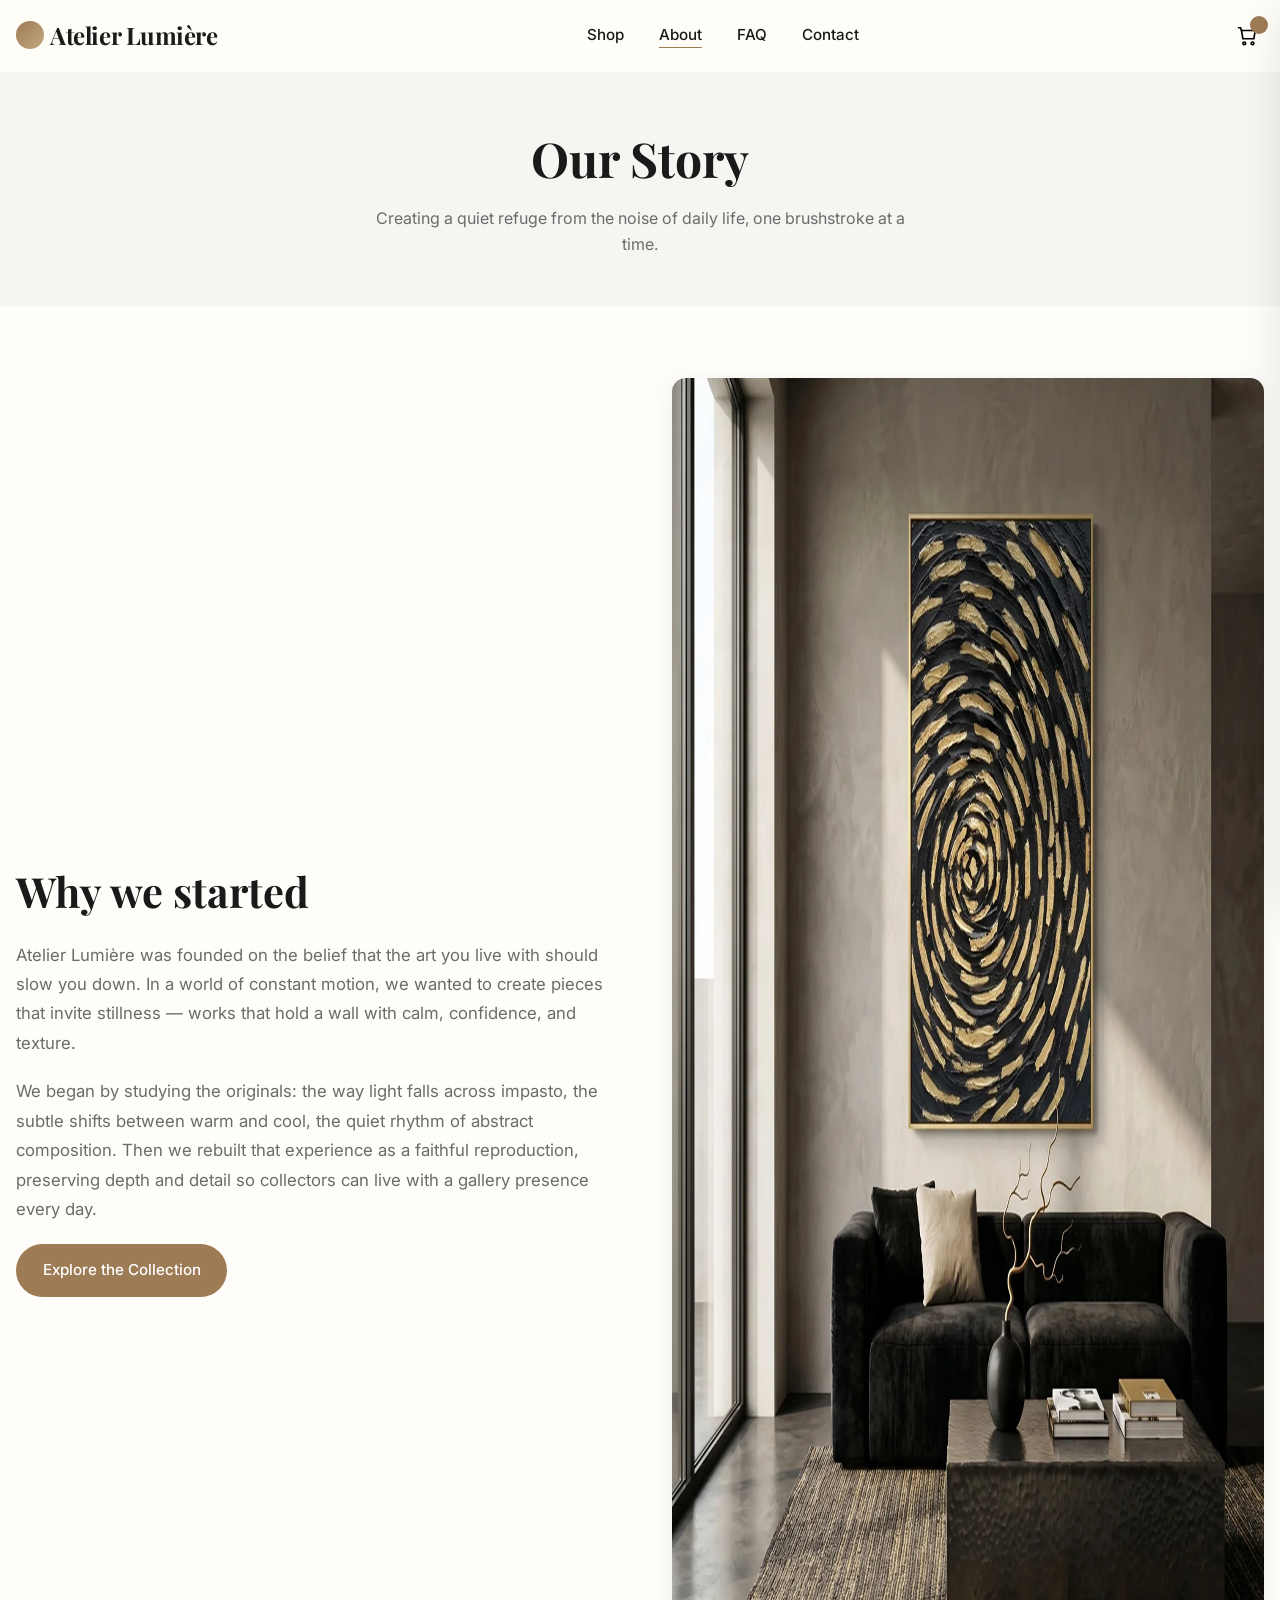
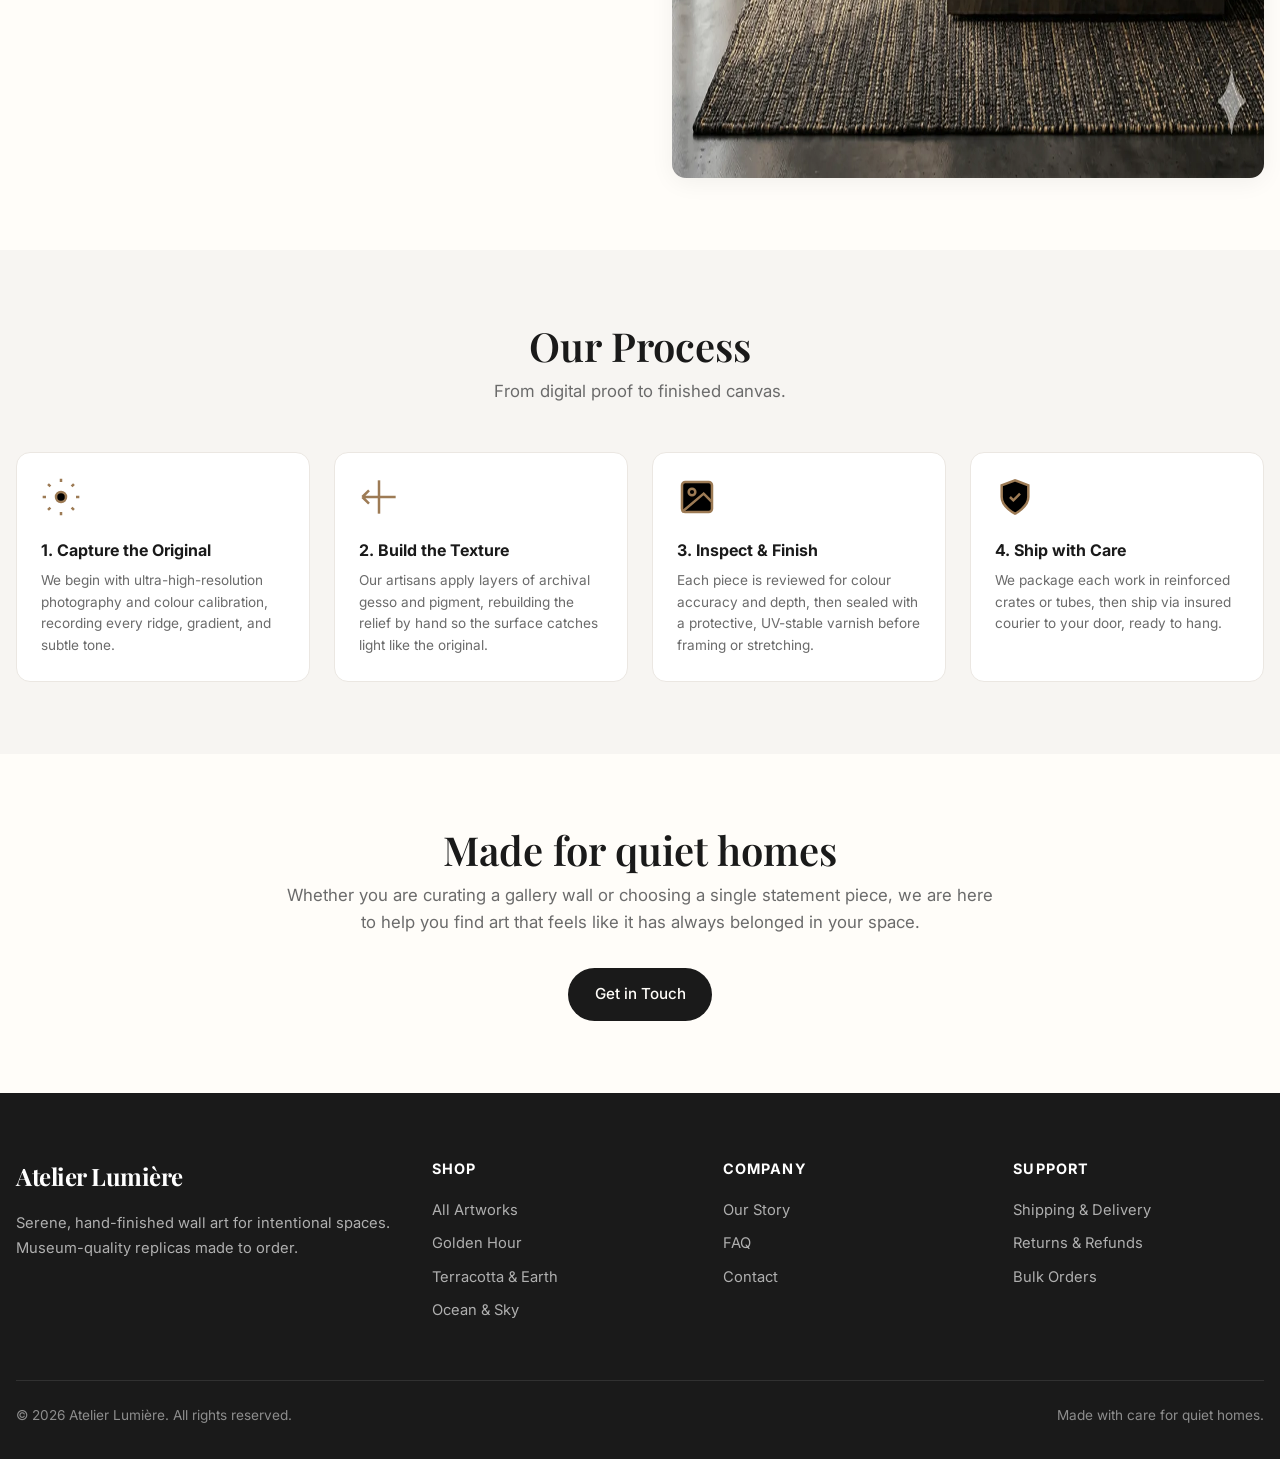
==== about.html @ 98a7af16 "Move site to repo root so static hosts (Vercel/GitHub Pages) find index.html" ====
<!DOCTYPE html>
<html lang="en">
<head>
  <meta charset="UTF-8">
  <meta name="viewport" content="width=device-width, initial-scale=1.0">
  <title>Our Story | Atelier Lumière</title>
  <meta name="description" content="Learn about Atelier Lumière, our process, and the artisans behind our hand-finished wall art reproductions.">
  <link rel="stylesheet" href="css/style.css">
  <link rel="icon" type="image/svg+xml" href="data:image/svg+xml,%3Csvg xmlns='http://www.w3.org/2000/svg' viewBox='0 0 100 100'%3E%3Ccircle cx='50' cy='50' r='50' fill='%239d7b55'/%3E%3C/svg%3E">
</head>
<body data-page="about">
  <a class="sr-only" href="#main">Skip to content</a>

  <header class="header">
    <div class="container header-inner">
      <a href="index.html" class="logo" aria-label="Atelier Lumière home">
        <span class="logo-mark" aria-hidden="true"></span>
        Atelier Lumière
      </a>
      <nav>
        <ul class="nav-links">
          <li><a href="shop.html">Shop</a></li>
          <li><a href="about.html" class="active">About</a></li>
          <li><a href="faq.html">FAQ</a></li>
          <li><a href="contact.html">Contact</a></li>
        </ul>
      </nav>
      <div class="header-actions">
        <button class="icon-btn" data-cart-toggle aria-label="Open cart">
          <svg viewBox="0 0 24 24"><path d="M6 6h15l-1.5 9h-12z"/><circle cx="9" cy="20" r="1.5"/><circle cx="18" cy="20" r="1.5"/><path d="M6 6L5 3H2"/></svg>
          <span class="cart-count" aria-hidden="true"></span>
        </button>
        <button class="icon-btn menu-toggle" aria-label="Open menu">
          <svg viewBox="0 0 24 24"><path d="M3 6h18M3 12h18M3 18h18"/></svg>
        </button>
      </div>
    </div>
  </header>

  <main id="main">
    <div class="page-header">
      <div class="container">
        <h1>Our Story</h1>
        <p>Creating a quiet refuge from the noise of daily life, one brushstroke at a time.</p>
      </div>
    </div>

    <section class="section">
      <div class="container story-grid">
        <div class="story-text">
          <h2>Why we started</h2>
          <p>Atelier Lumière was founded on the belief that the art you live with should slow you down. In a world of constant motion, we wanted to create pieces that invite stillness — works that hold a wall with calm, confidence, and texture.</p>
          <p>We began by studying the originals: the way light falls across impasto, the subtle shifts between warm and cool, the quiet rhythm of abstract composition. Then we rebuilt that experience as a faithful reproduction, preserving depth and detail so collectors can live with a gallery presence every day.</p>
          <a href="shop.html" class="btn btn-secondary">Explore the Collection</a>
        </div>
        <div class="story-image">
          <img src="assets/products/ra-005-detail.webp" alt="A textured gold and black artwork in a warm interior" width="1400" height="1400">
        </div>
      </div>
    </section>

    <section class="section" style="background: var(--bg-2);">
      <div class="container">
        <div class="text-center" style="margin-bottom: 3rem;">
          <h2 class="section-title">Our Process</h2>
          <p class="section-subtitle">From digital proof to finished canvas.</p>
        </div>
        <div class="features-grid" style="text-align: left;">
          <div class="feature" style="text-align: left;">
            <svg class="feature-icon" style="margin: 0 0 0.8rem;" viewBox="0 0 24 24"><circle cx="12" cy="12" r="3"/><path d="M12 1v2M12 21v2M4.22 4.22l1.42 1.42M18.36 18.36l1.42 1.42M1 12h2M21 12h2M4.22 19.78l1.42-1.42M18.36 5.64l1.42-1.42"/></svg>
            <h3>1. Capture the Original</h3>
            <p>We begin with ultra-high-resolution photography and colour calibration, recording every ridge, gradient, and subtle tone.</p>
          </div>
          <div class="feature" style="text-align: left;">
            <svg class="feature-icon" style="margin: 0 0 0.8rem;" viewBox="0 0 24 24"><path d="M2 12h20M2 12l4-4m-4 4l4 4"/><path d="M12 2v20"/></svg>
            <h3>2. Build the Texture</h3>
            <p>Our artisans apply layers of archival gesso and pigment, rebuilding the relief by hand so the surface catches light like the original.</p>
          </div>
          <div class="feature" style="text-align: left;">
            <svg class="feature-icon" style="margin: 0 0 0.8rem;" viewBox="0 0 24 24"><rect x="3" y="3" width="18" height="18" rx="2"/><circle cx="9" cy="9" r="2"/><path d="M21 15l-5-5L3 21"/></svg>
            <h3>3. Inspect & Finish</h3>
            <p>Each piece is reviewed for colour accuracy and depth, then sealed with a protective, UV-stable varnish before framing or stretching.</p>
          </div>
          <div class="feature" style="text-align: left;">
            <svg class="feature-icon" style="margin: 0 0 0.8rem;" viewBox="0 0 24 24"><path d="M12 22s8-4 8-10V5l-8-3-8 3v7c0 6 8 10 8 10z"/><path d="M9 12l2 2 4-4"/></svg>
            <h3>4. Ship with Care</h3>
            <p>We package each work in reinforced crates or tubes, then ship via insured courier to your door, ready to hang.</p>
          </div>
        </div>
      </div>
    </section>

    <section class="section">
      <div class="container">
        <div class="text-center" style="max-width: 720px; margin: 0 auto;">
          <h2 class="section-title">Made for quiet homes</h2>
          <p class="section-subtitle">Whether you are curating a gallery wall or choosing a single statement piece, we are here to help you find art that feels like it has always belonged in your space.</p>
          <a href="contact.html" class="btn btn-primary">Get in Touch</a>
        </div>
      </div>
    </section>
  </main>

  <footer class="footer">
    <div class="container">
      <div class="footer-grid">
        <div class="footer-brand">
          <a href="index.html" class="logo" aria-label="Atelier Lumière home">
            <span class="logo-mark" aria-hidden="true"></span>
            Atelier Lumière
          </a>
          <p>Serene, hand-finished wall art for intentional spaces. Museum-quality replicas made to order.</p>
        </div>
        <div>
          <h4>Shop</h4>
          <a href="shop.html">All Artworks</a>
          <a href="shop.html?family=golden-hour">Golden Hour</a>
          <a href="shop.html?family=terracotta">Terracotta & Earth</a>
          <a href="shop.html?family=ocean-sky">Ocean &amp; Sky</a>
        </div>
        <div>
          <h4>Company</h4>
          <a href="about.html">Our Story</a>
          <a href="faq.html">FAQ</a>
          <a href="contact.html">Contact</a>
        </div>
        <div>
          <h4>Support</h4>
          <a href="faq.html">Shipping & Delivery</a>
          <a href="faq.html">Returns & Refunds</a>
          <a href="contact.html">Bulk Orders</a>
        </div>
      </div>
      <div class="footer-bottom">
        <span>&copy; <span id="year"></span> Atelier Lumière. All rights reserved.</span>
        <span>Made with care for quiet homes.</span>
      </div>
    </div>
  </footer>

  <script>document.getElementById('year').textContent = new Date().getFullYear();</script>
  <script src="js/data.js"></script>
  <script src="js/cart.js"></script>
  <script src="js/main.js"></script>
</body>
</html>
---- css/style.css ----
/* ===== Design System ===== */
@import url('https://fonts.googleapis.com/css2?family=Inter:wght@300;400;500;600&family=Playfair+Display:wght@500;600;700&display=swap');

:root {
  --bg: #fffdf9;
  --bg-2: #f7f5f2;
  --text: #1a1a1a;
  --text-muted: #6b6b6b;
  --accent: #9d7b55;
  --accent-dark: #7a5e3d;
  --accent-light: #c5a882;
  --border: #ebe7e2;
  --card: #ffffff;
  --shadow: 0 4px 24px rgba(0, 0, 0, 0.06);
  --shadow-lg: 0 12px 40px rgba(0, 0, 0, 0.10);
  --radius: 14px;
  --radius-sm: 8px;
  --font-body: 'Inter', system-ui, -apple-system, BlinkMacSystemFont, sans-serif;
  --font-heading: 'Playfair Display', Georgia, 'Times New Roman', serif;
  --max-width: 1320px;
  --header-h: 72px;
}

* { box-sizing: border-box; }
html { scroll-behavior: smooth; }
body {
  margin: 0;
  font-family: var(--font-body);
  color: var(--text);
  background: var(--bg);
  line-height: 1.6;
  -webkit-font-smoothing: antialiased;
}
img { max-width: 100%; display: block; }
a { color: inherit; text-decoration: none; }
ul, ol { margin: 0; padding: 0; list-style: none; }
h1, h2, h3, h4, h5, h6, p { margin: 0; }
button { font-family: inherit; cursor: pointer; }

.container {
  width: min(100% - 2rem, var(--max-width));
  margin: 0 auto;
}

.section { padding: 4.5rem 0; }
.section-title {
  font-family: var(--font-heading);
  font-size: clamp(1.7rem, 4vw, 2.5rem);
  font-weight: 600;
  line-height: 1.2;
  margin-bottom: 0.5rem;
}
.section-subtitle {
  color: var(--text-muted);
  font-size: 1.05rem;
  margin-bottom: 2rem;
}

/* ===== Header ===== */
.header {
  position: fixed;
  inset: 0 0 auto 0;
  z-index: 100;
  height: var(--header-h);
  background: rgba(255, 253, 249, 0.92);
  backdrop-filter: blur(10px);
  border-bottom: 1px solid transparent;
  transition: border-color 0.3s, box-shadow 0.3s;
}
.header.scrolled { border-color: var(--border); box-shadow: 0 2px 14px rgba(0,0,0,0.04); }
.header-inner {
  height: 100%;
  display: flex;
  align-items: center;
  justify-content: space-between;
  gap: 1rem;
}
.logo {
  font-family: var(--font-heading);
  font-size: 1.5rem;
  font-weight: 700;
  letter-spacing: -0.02em;
  display: flex;
  align-items: center;
  gap: 0.4rem;
}
.logo-mark {
  width: 28px; height: 28px; border-radius: 50%;
  background: linear-gradient(135deg, var(--accent), var(--accent-light));
}
.nav-links {
  display: flex;
  gap: 2.2rem;
  font-size: 0.95rem;
  font-weight: 500;
}
.nav-links a { position: relative; padding: 0.25rem 0; }
.nav-links a::after {
  content: ''; position: absolute; left: 0; right: 0; bottom: 0;
  height: 1.5px; background: var(--accent); transform: scaleX(0); transform-origin: left;
  transition: transform 0.25s;
}
.nav-links a:hover::after, .nav-links a.active::after { transform: scaleX(1); }

.header-actions { display: flex; align-items: center; gap: 1.2rem; }
.icon-btn {
  background: none; border: none; padding: 0.4rem; position: relative;
  display: inline-flex; align-items: center; justify-content: center;
}
.icon-btn svg { width: 22px; height: 22px; stroke: currentColor; fill: none; stroke-width: 1.8; }
.cart-count {
  position: absolute; top: -2px; right: -4px;
  min-width: 18px; height: 18px; border-radius: 9px;
  background: var(--accent); color: #fff; font-size: 0.65rem; font-weight: 600;
  display: grid; place-items: center; padding: 0 4px;
}
.menu-toggle { display: none; }

/* ===== Buttons ===== */
.btn {
  display: inline-flex; align-items: center; justify-content: center; gap: 0.5rem;
  padding: 0.85rem 1.6rem; border-radius: 999px; font-size: 0.95rem; font-weight: 500;
  border: 1px solid transparent; transition: transform 0.15s, background 0.2s, border-color 0.2s, color 0.2s;
}
.btn:hover { transform: translateY(-1px); }
.btn-primary { background: var(--text); color: var(--bg); }
.btn-primary:hover { background: #333; }
.btn-secondary { background: var(--accent); color: #fff; }
.btn-secondary:hover { background: var(--accent-dark); }
.btn-outline { background: transparent; color: var(--text); border-color: var(--border); }
.btn-outline:hover { border-color: var(--text); }
.btn-ghost { background: transparent; color: var(--text); padding: 0.5rem 0; border-radius: 0; border-bottom: 1px solid var(--text); }
.btn-block { width: 100%; }
.btn-sm { padding: 0.6rem 1.2rem; font-size: 0.85rem; }

/* ===== Hero ===== */
.hero {
  min-height: 90vh; padding-top: var(--header-h);
  display: grid; place-items: center; position: relative; overflow: hidden;
  background: linear-gradient(135deg, #f7f3ed 0%, #fffdf9 60%, #f1ece6 100%);
}
.hero-grid {
  display: grid; grid-template-columns: 1fr 1fr; gap: 3rem; align-items: center;
}
.hero-content { max-width: 560px; }
.hero-tag {
  display: inline-flex; align-items: center; gap: 0.5rem;
  font-size: 0.8rem; text-transform: uppercase; letter-spacing: 0.12em;
  color: var(--accent-dark); margin-bottom: 1.2rem;
}
.hero-title {
  font-family: var(--font-heading); font-size: clamp(2.4rem, 5.5vw, 4.2rem);
  font-weight: 600; line-height: 1.1; margin-bottom: 1.2rem;
}
.hero-title span { color: var(--accent); }
.hero-lead {
  font-size: 1.15rem; color: var(--text-muted); margin-bottom: 2rem; line-height: 1.7;
}
.hero-actions { display: flex; gap: 1rem; flex-wrap: wrap; }
.hero-image {
  position: relative; border-radius: var(--radius); overflow: hidden;
  box-shadow: var(--shadow-lg); background: var(--card);
}
.hero-image img { width: 100%; height: auto; object-fit: cover; }
.hero-badge {
  position: absolute; bottom: 1.5rem; left: 1.5rem;
  background: rgba(255,255,255,0.94); backdrop-filter: blur(4px);
  padding: 0.75rem 1rem; border-radius: var(--radius-sm); font-size: 0.85rem; font-weight: 500;
  box-shadow: 0 2px 12px rgba(0,0,0,0.08);
}

/* ===== Product Card ===== */
.product-grid {
  display: grid;
  grid-template-columns: repeat(4, 1fr);
  gap: 1.5rem;
}
.product-card {
  position: relative; background: var(--card); border-radius: var(--radius);
  overflow: hidden; transition: transform 0.25s, box-shadow 0.25s;
}
.product-card:hover { transform: translateY(-4px); box-shadow: var(--shadow-lg); }
.card-image {
  aspect-ratio: 1 / 1; overflow: hidden; position: relative; background: var(--bg-2);
}
.card-image img {
  width: 100%; height: 100%; object-fit: cover;
  transition: transform 0.6s cubic-bezier(0.25, 0.46, 0.45, 0.94);
}
.product-card:hover .card-image img { transform: scale(1.05); }
.quick-add {
  position: absolute; left: 0.75rem; right: 0.75rem; bottom: 0.75rem;
  opacity: 0; transform: translateY(10px); transition: opacity 0.2s, transform 0.2s;
}
.product-card:hover .quick-add { opacity: 1; transform: translateY(0); }
.card-body { padding: 1rem 1.1rem 1.2rem; }
.card-title { font-size: 1rem; font-weight: 500; margin-bottom: 0.3rem; }
.card-sku { font-size: 0.75rem; color: var(--text-muted); text-transform: uppercase; letter-spacing: 0.05em; }
.card-price { margin-top: 0.6rem; font-size: 0.95rem; font-weight: 600; }
.card-price span { color: var(--text-muted); font-weight: 400; font-size: 0.85rem; }

/* ===== Section Header ===== */
.section-header {
  display: flex; align-items: flex-end; justify-content: space-between; gap: 1rem;
  margin-bottom: 2rem;
}
.section-header .btn { margin-bottom: 0.2rem; }

/* ===== Category Cards ===== */
.category-grid {
  display: grid; grid-template-columns: repeat(6, 1fr); gap: 1rem;
}
.category-card {
  position: relative; border-radius: var(--radius); overflow: hidden; aspect-ratio: 1 / 1.2;
  display: flex; align-items: flex-end; background: var(--bg-2);
}
.category-card img {
  position: absolute; inset: 0; width: 100%; height: 100%; object-fit: cover;
  transition: transform 0.5s;
}
.category-card:hover img { transform: scale(1.06); }
.category-card::after {
  content: ''; position: absolute; inset: 0;
  background: linear-gradient(to top, rgba(0,0,0,0.45) 0%, rgba(0,0,0,0) 60%);
}
.category-label {
  position: relative; z-index: 1; padding: 1rem; color: #fff;
  font-weight: 600; font-size: 1rem; width: 100%;
}

/* ===== Trust / Features ===== */
.features-grid {
  display: grid; grid-template-columns: repeat(4, 1fr); gap: 1.5rem; text-align: center;
}
.feature {
  padding: 1.5rem; border: 1px solid var(--border); border-radius: var(--radius); background: var(--card);
}
.feature-icon { width: 40px; height: 40px; margin: 0 auto 0.8rem; stroke: var(--accent); stroke-width: 1.5; }
.feature h3 { font-size: 1rem; margin-bottom: 0.4rem; }
.feature p { font-size: 0.85rem; color: var(--text-muted); }

/* ===== Story Band ===== */
.story-band {
  background: var(--bg-2); padding: 5rem 0;
}
.story-grid {
  display: grid; grid-template-columns: 1fr 1fr; gap: 4rem; align-items: center;
}
.story-text h2 { font-family: var(--font-heading); font-size: clamp(1.8rem, 3.5vw, 2.6rem); margin-bottom: 1rem; }
.story-text p { color: var(--text-muted); margin-bottom: 1.2rem; font-size: 1.05rem; line-height: 1.75; }
.story-image { border-radius: var(--radius); overflow: hidden; box-shadow: var(--shadow); }

/* ===== Footer ===== */
.footer {
  background: #1a1a1a; color: rgba(255,255,255,0.75); padding: 4rem 0 2rem; font-size: 0.92rem;
}
.footer-grid {
  display: grid; grid-template-columns: 1.5fr repeat(3, 1fr); gap: 2.5rem; margin-bottom: 3rem;
}
.footer-brand { color: #fff; }
.footer-brand .logo { color: #fff; margin-bottom: 1rem; }
.footer-brand p { line-height: 1.7; color: rgba(255,255,255,0.65); }
.footer h4 { color: #fff; font-size: 0.9rem; text-transform: uppercase; letter-spacing: 0.08em; margin-bottom: 1.2rem; }
.footer a { display: block; color: rgba(255,255,255,0.65); margin-bottom: 0.6rem; transition: color 0.2s; }
.footer a:hover { color: #fff; }
.footer-bottom {
  border-top: 1px solid rgba(255,255,255,0.1); padding-top: 1.5rem;
  display: flex; justify-content: space-between; align-items: center; gap: 1rem;
  color: rgba(255,255,255,0.5); font-size: 0.85rem;
}

/* ===== Page Header ===== */
.page-header { padding: calc(var(--header-h) + 3rem) 0 3rem; background: var(--bg-2); text-align: center; }
.page-header h1 { font-family: var(--font-heading); font-size: clamp(2rem, 4vw, 3rem); margin-bottom: 0.6rem; }
.page-header p { color: var(--text-muted); max-width: 560px; margin: 0 auto; }

/* ===== Shop Page ===== */
.shop-layout { display: grid; grid-template-columns: 240px 1fr; gap: 2.5rem; padding: 2rem 0 4rem; }
.shop-sidebar h3 { font-size: 1rem; margin-bottom: 1rem; }
.filter-group { margin-bottom: 1.5rem; }
.filter-group label { display: flex; align-items: center; gap: 0.6rem; font-size: 0.92rem; padding: 0.35rem 0; cursor: pointer; color: var(--text-muted); transition: color 0.2s; }
.filter-group label:hover, .filter-group label.active { color: var(--text); }
.filter-group input { accent-color: var(--accent); width: 16px; height: 16px; }
.shop-toolbar { display: flex; justify-content: space-between; align-items: center; margin-bottom: 1.5rem; }
.shop-toolbar select {
  border: 1px solid var(--border); background: var(--card); padding: 0.55rem 1rem; border-radius: 999px;
  font-size: 0.9rem; color: var(--text); font-family: inherit;
}
.result-count { font-size: 0.9rem; color: var(--text-muted); }

/* ===== Product Detail ===== */
.pd-grid { display: grid; grid-template-columns: 1.1fr 0.9fr; gap: 3.5rem; padding: 2.5rem 0 4rem; }
.pd-gallery { position: sticky; top: calc(var(--header-h) + 2rem); align-self: start; }
.pd-main-image { border-radius: var(--radius); overflow: hidden; background: var(--bg-2); }
.pd-main-image img { width: 100%; height: auto; }
.pd-info { max-width: 560px; }
.pd-family { color: var(--accent); font-size: 0.8rem; text-transform: uppercase; letter-spacing: 0.1em; font-weight: 600; margin-bottom: 0.6rem; }
.pd-title { font-family: var(--font-heading); font-size: clamp(1.8rem, 3.5vw, 2.6rem); line-height: 1.15; margin-bottom: 0.4rem; }
.pd-sku { font-size: 0.8rem; color: var(--text-muted); margin-bottom: 1rem; }
.pd-price { font-size: 1.8rem; font-weight: 600; margin-bottom: 1.5rem; }
.pd-desc { color: var(--text-muted); margin-bottom: 1.5rem; line-height: 1.7; }

.option-group { margin-bottom: 1.5rem; }
.option-label { display: flex; justify-content: space-between; font-size: 0.9rem; font-weight: 600; margin-bottom: 0.6rem; }
.option-label span { color: var(--text-muted); font-weight: 400; }
.option-list { display: flex; flex-wrap: wrap; gap: 0.6rem; }
.option {
  flex: 1 1 auto; min-width: 90px; text-align: center; padding: 0.7rem 0.8rem; border: 1px solid var(--border);
  border-radius: var(--radius-sm); font-size: 0.85rem; cursor: pointer; background: var(--card); transition: 0.15s;
}
.option:hover { border-color: var(--accent-light); }
.option.selected { border-color: var(--accent); background: rgba(157, 123, 85, 0.06); box-shadow: 0 0 0 1px var(--accent); }
.option-note { font-size: 0.75rem; color: var(--text-muted); display: block; margin-top: 0.2rem; }

.add-to-cart-actions { display: flex; gap: 1rem; margin-top: 2rem; }
.qty {
  display: flex; align-items: center; border: 1px solid var(--border); border-radius: var(--radius-sm); overflow: hidden;
}
.qty button { background: none; border: none; width: 42px; height: 48px; font-size: 1.1rem; }
.qty input { width: 48px; text-align: center; border: none; font-size: 0.95rem; }

.trust-pills { display: flex; gap: 1rem; flex-wrap: wrap; margin-top: 1.5rem; }
.trust-pill {
  display: flex; align-items: center; gap: 0.4rem; font-size: 0.8rem; color: var(--text-muted);
  background: var(--bg-2); padding: 0.4rem 0.8rem; border-radius: 999px;
}
.trust-pill svg { width: 14px; height: 14px; stroke: var(--accent); }

/* ===== Cart Drawer ===== */
.cart-overlay {
  position: fixed; inset: 0; background: rgba(0,0,0,0.35); z-index: 200; opacity: 0; pointer-events: none;
  transition: opacity 0.25s;
}
.cart-overlay.open { opacity: 1; pointer-events: auto; }
.cart-drawer {
  position: fixed; top: 0; right: 0; bottom: 0; width: min(100%, 420px); background: var(--card); z-index: 201;
  transform: translateX(100%); transition: transform 0.3s cubic-bezier(0.25, 0.46, 0.45, 0.94);
  display: flex; flex-direction: column; box-shadow: var(--shadow-lg);
}
.cart-drawer.open { transform: translateX(0); }
.cart-header { padding: 1.2rem; border-bottom: 1px solid var(--border); display: flex; justify-content: space-between; align-items: center; }
.cart-header h2 { font-family: var(--font-heading); font-size: 1.4rem; }
.cart-close { background: none; border: none; font-size: 1.4rem; line-height: 1; color: var(--text-muted); }
.cart-items { flex: 1; overflow-y: auto; padding: 1rem 1.2rem; }
.cart-item { display: flex; gap: 1rem; padding: 1rem 0; border-bottom: 1px solid var(--border); }
.cart-item img { width: 80px; height: 80px; object-fit: cover; border-radius: var(--radius-sm); }
.cart-item-info { flex: 1; }
.cart-item-name { font-weight: 500; font-size: 0.95rem; margin-bottom: 0.2rem; }
.cart-item-meta { font-size: 0.78rem; color: var(--text-muted); margin-bottom: 0.5rem; }
.cart-item-qty { display: flex; align-items: center; gap: 0.5rem; }
.cart-item-qty button { width: 26px; height: 26px; border-radius: 50%; border: 1px solid var(--border); background: none; font-size: 0.85rem; }
.cart-item-qty span { font-size: 0.85rem; min-width: 20px; text-align: center; }
.cart-item-price { font-weight: 600; font-size: 0.95rem; }
.cart-item-remove { color: var(--text-muted); font-size: 0.75rem; text-decoration: underline; background: none; border: none; padding: 0; margin-top: 0.5rem; }
.cart-empty { text-align: center; padding: 3rem 1rem; color: var(--text-muted); }
.cart-footer { padding: 1.2rem; border-top: 1px solid var(--border); }
.cart-subtotal { display: flex; justify-content: space-between; font-size: 1.1rem; font-weight: 600; margin-bottom: 1rem; }
.cart-note { font-size: 0.8rem; color: var(--text-muted); margin-bottom: 1rem; }

/* ===== FAQ Accordion ===== */
.accordion { max-width: 760px; margin: 0 auto; }
.accordion-item { border-bottom: 1px solid var(--border); }
.accordion-trigger {
  width: 100%; text-align: left; background: none; border: none; padding: 1.2rem 0;
  font-size: 1.05rem; font-weight: 500; display: flex; justify-content: space-between; align-items: center;
}
.accordion-trigger svg { width: 18px; height: 18px; transition: transform 0.2s; }
.accordion-item.open .accordion-trigger svg { transform: rotate(45deg); }
.accordion-content {
  max-height: 0; overflow: hidden; transition: max-height 0.25s ease-out;
}
.accordion-content-inner { padding: 0 0 1.2rem; color: var(--text-muted); line-height: 1.7; }

/* ===== Forms ===== */
.form-group { margin-bottom: 1.2rem; }
.form-group label { display: block; font-size: 0.85rem; font-weight: 500; margin-bottom: 0.4rem; }
.form-group input, .form-group textarea, .form-group select {
  width: 100%; border: 1px solid var(--border); border-radius: var(--radius-sm); padding: 0.8rem 1rem;
  font-family: inherit; font-size: 0.95rem; background: var(--card); transition: border-color 0.2s;
}
.form-group input:focus, .form-group textarea:focus, .form-group select:focus { outline: none; border-color: var(--accent); }
.contact-grid { display: grid; grid-template-columns: 1fr 1fr; gap: 3rem; align-items: start; }

/* ===== Toast ===== */
.toast {
  position: fixed; bottom: 1.5rem; left: 50%; transform: translateX(-50%) translateY(120%);
  background: var(--text); color: #fff; padding: 0.85rem 1.4rem; border-radius: 999px; font-size: 0.9rem;
  z-index: 300; box-shadow: var(--shadow-lg); transition: transform 0.3s;
}
.toast.show { transform: translateX(-50%) translateY(0); }

/* ===== Mobile ===== */
@media (max-width: 1024px) {
  .product-grid { grid-template-columns: repeat(3, 1fr); }
  .category-grid { grid-template-columns: repeat(3, 1fr); }
  .features-grid { grid-template-columns: repeat(2, 1fr); }
  .pd-grid { gap: 2rem; }
}

@media (max-width: 768px) {
  :root { --header-h: 64px; }
  .nav-links {
    position: fixed; inset: var(--header-h) 0 auto 0; background: var(--bg); flex-direction: column;
    padding: 1.5rem; gap: 1.2rem; border-bottom: 1px solid var(--border); transform: translateY(-120%); transition: transform 0.3s;
  }
  .nav-links.open { transform: translateY(0); }
  .menu-toggle { display: inline-flex; }
  .hero-grid { grid-template-columns: 1fr; }
  .hero-image { order: -1; }
  .product-grid { grid-template-columns: repeat(2, 1fr); gap: 1rem; }
  .category-grid { grid-template-columns: repeat(2, 1fr); }
  .features-grid { grid-template-columns: 1fr; }
  .story-grid, .contact-grid, .shop-layout { grid-template-columns: 1fr; }
  .pd-grid { grid-template-columns: 1fr; }
  .pd-gallery { position: static; }
  .footer-grid { grid-template-columns: 1fr 1fr; }
  .add-to-cart-actions { flex-direction: column; }
  .section-header { flex-direction: column; align-items: flex-start; gap: 0.5rem; }
}

@media (max-width: 480px) {
  .product-grid { grid-template-columns: 1fr; }
  .category-grid { grid-template-columns: 1fr 1fr; }
  .footer-grid { grid-template-columns: 1fr; }
  .hero-actions { flex-direction: column; }
  .hero-actions .btn { width: 100%; }
}

/* ===== Utility ===== */
.text-center { text-align: center; }
.sr-only { position: absolute; width: 1px; height: 1px; padding: 0; margin: -1px; overflow: hidden; clip: rect(0,0,0,0); border: 0; }
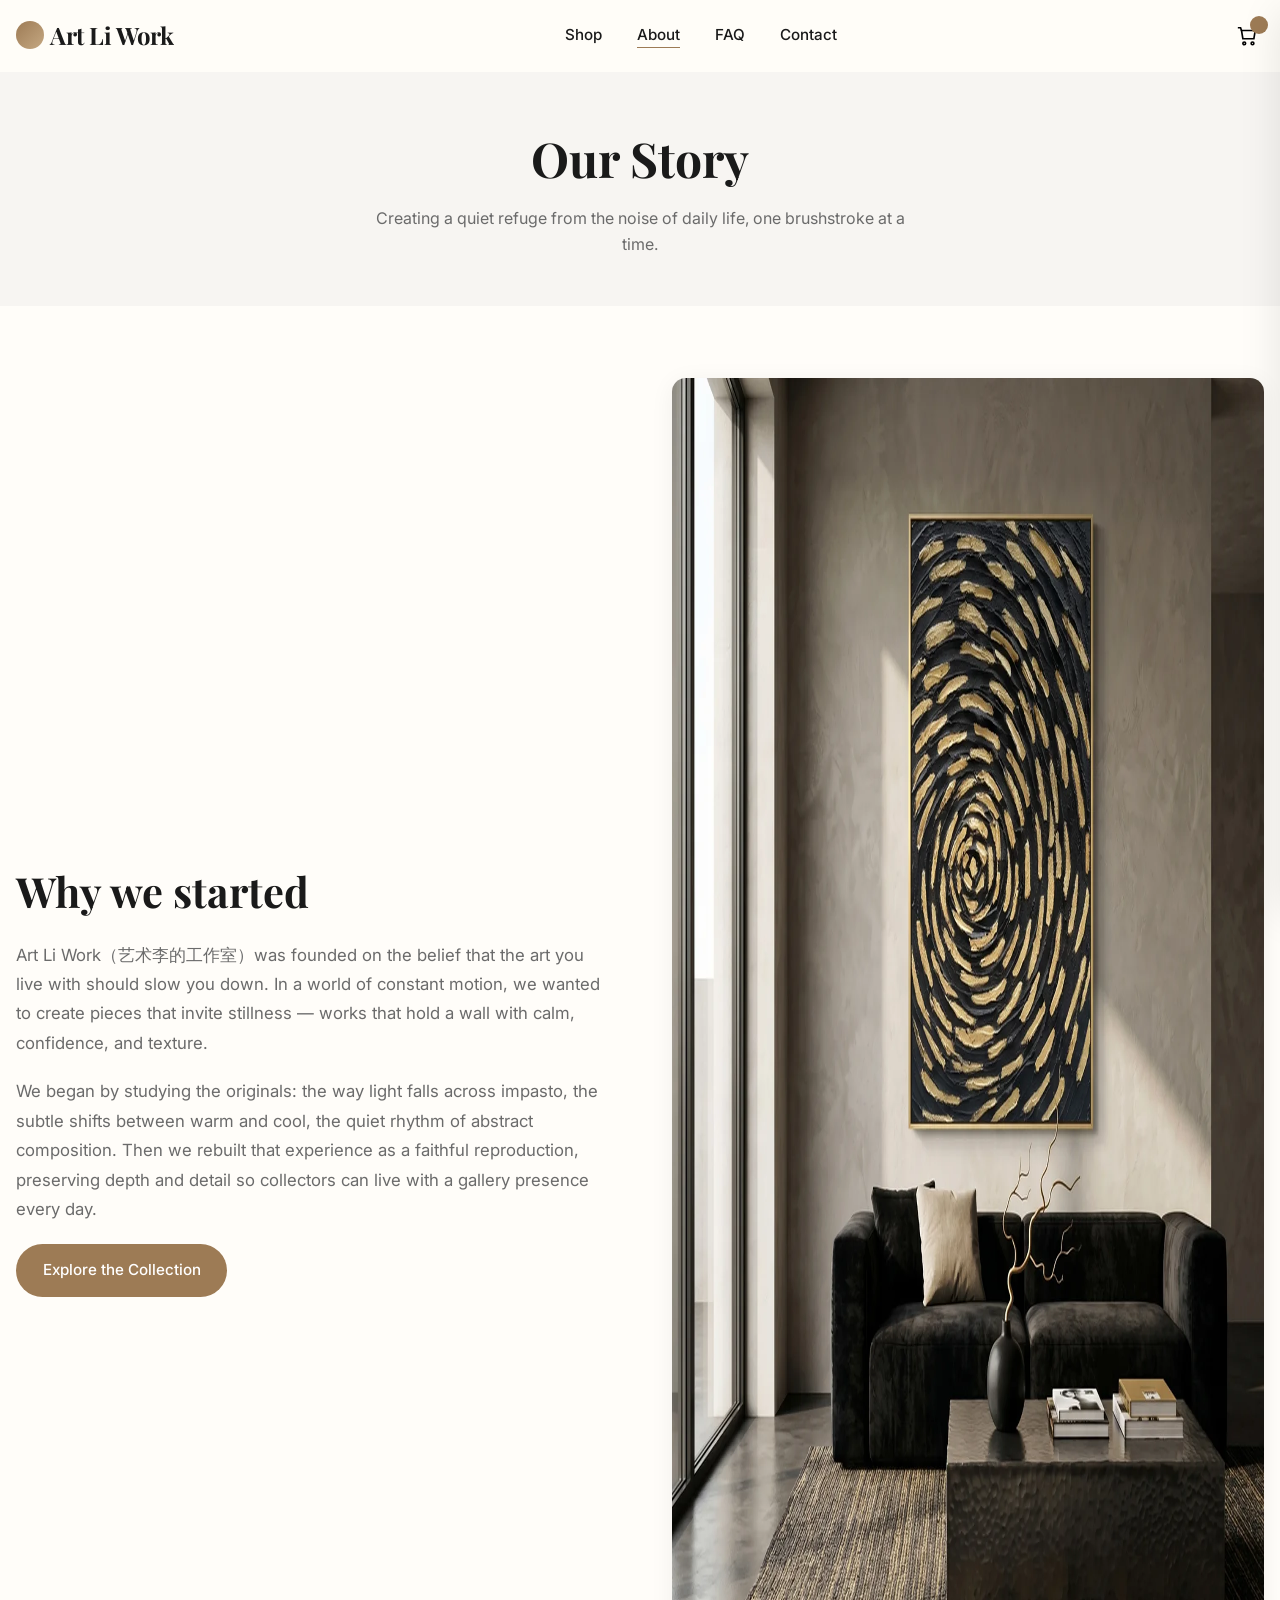
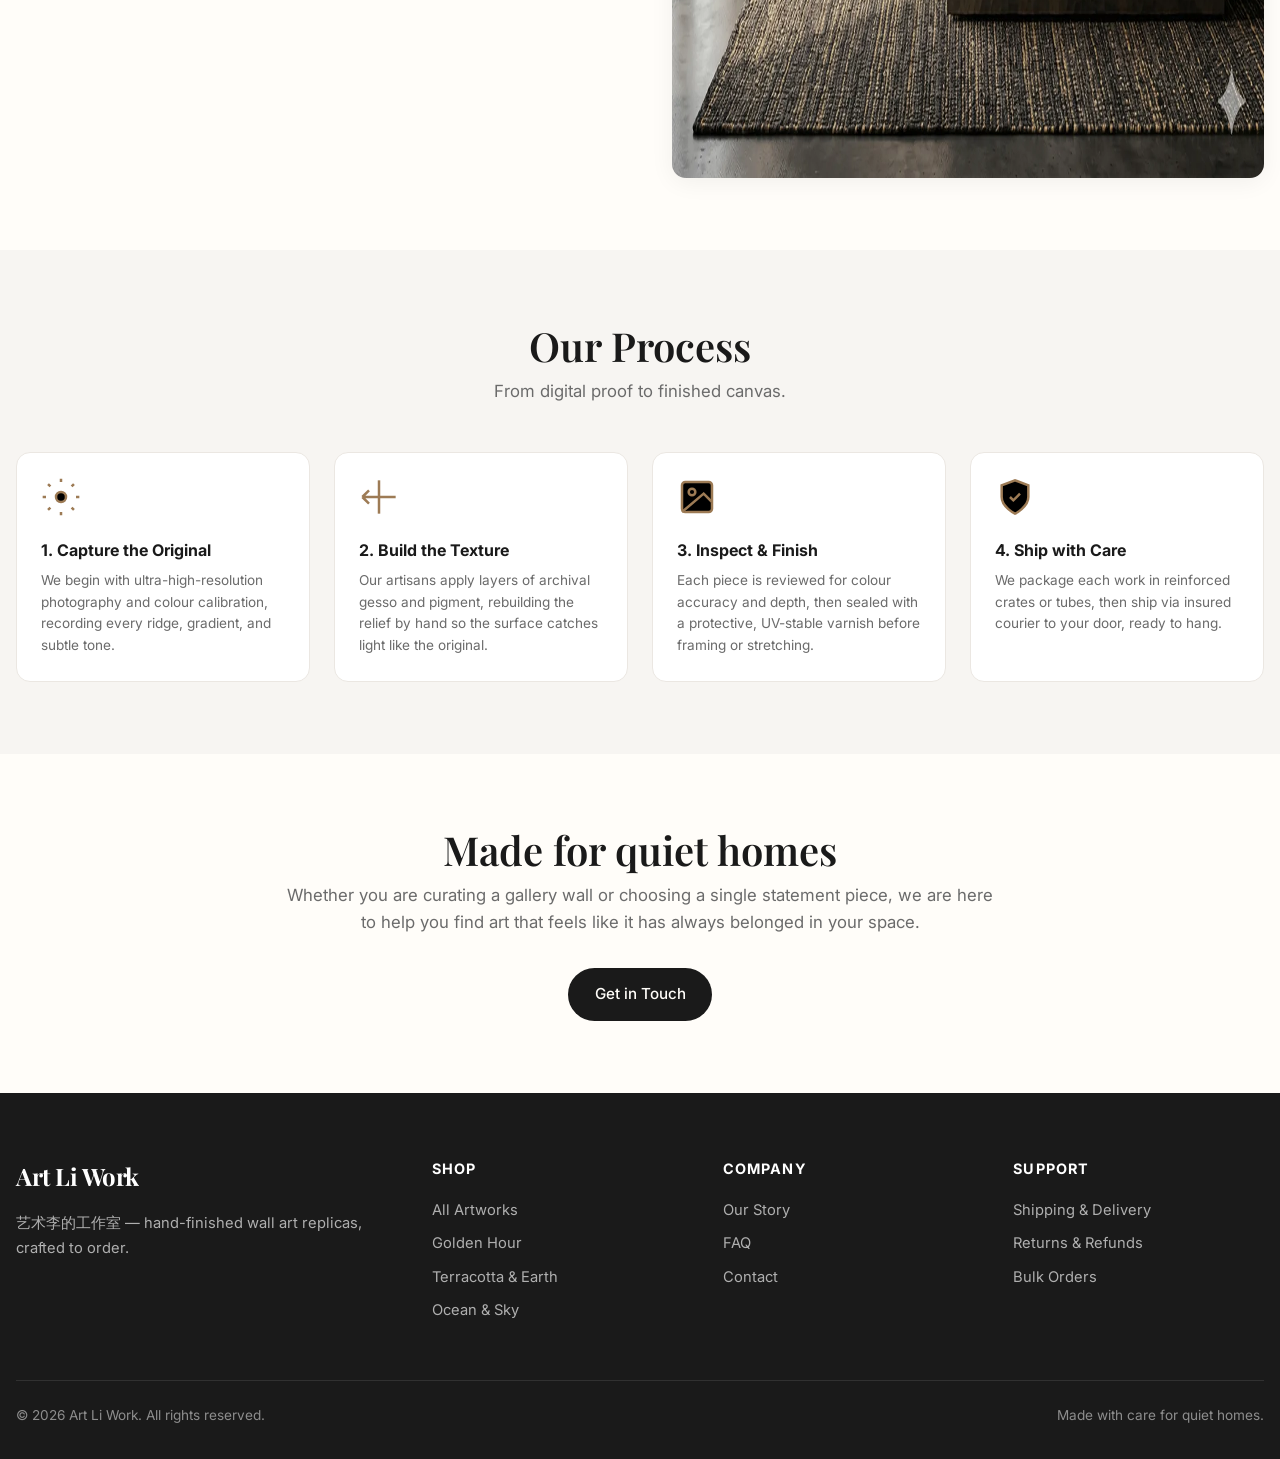
==== commit e4611ff0: "Rename brand to Art Li Work (艺术李的工作室), update contact email" ====
--- a/about.html
+++ b/about.html
@@ -3,8 +3,8 @@
 <head>
   <meta charset="UTF-8">
   <meta name="viewport" content="width=device-width, initial-scale=1.0">
-  <title>Our Story | Atelier Lumière</title>
-  <meta name="description" content="Learn about Atelier Lumière, our process, and the artisans behind our hand-finished wall art reproductions.">
+  <title>Our Story | Art Li Work</title>
+  <meta name="description" content="Learn about Art Li Work, our process, and the artisans behind our hand-finished wall art reproductions.">
   <link rel="stylesheet" href="css/style.css">
   <link rel="icon" type="image/svg+xml" href="data:image/svg+xml,%3Csvg xmlns='http://www.w3.org/2000/svg' viewBox='0 0 100 100'%3E%3Ccircle cx='50' cy='50' r='50' fill='%239d7b55'/%3E%3C/svg%3E">
 </head>
@@ -13,9 +13,9 @@
 
   <header class="header">
     <div class="container header-inner">
-      <a href="index.html" class="logo" aria-label="Atelier Lumière home">
+      <a href="index.html" class="logo" aria-label="Art Li Work home">
         <span class="logo-mark" aria-hidden="true"></span>
-        Atelier Lumière
+        Art Li Work
       </a>
       <nav>
         <ul class="nav-links">
@@ -49,7 +49,7 @@
       <div class="container story-grid">
         <div class="story-text">
           <h2>Why we started</h2>
-          <p>Atelier Lumière was founded on the belief that the art you live with should slow you down. In a world of constant motion, we wanted to create pieces that invite stillness — works that hold a wall with calm, confidence, and texture.</p>
+          <p>Art Li Work（艺术李的工作室）was founded on the belief that the art you live with should slow you down. In a world of constant motion, we wanted to create pieces that invite stillness — works that hold a wall with calm, confidence, and texture.</p>
           <p>We began by studying the originals: the way light falls across impasto, the subtle shifts between warm and cool, the quiet rhythm of abstract composition. Then we rebuilt that experience as a faithful reproduction, preserving depth and detail so collectors can live with a gallery presence every day.</p>
           <a href="shop.html" class="btn btn-secondary">Explore the Collection</a>
         </div>
@@ -105,11 +105,11 @@
     <div class="container">
       <div class="footer-grid">
         <div class="footer-brand">
-          <a href="index.html" class="logo" aria-label="Atelier Lumière home">
+          <a href="index.html" class="logo" aria-label="Art Li Work home">
             <span class="logo-mark" aria-hidden="true"></span>
-            Atelier Lumière
+            Art Li Work
           </a>
-          <p>Serene, hand-finished wall art for intentional spaces. Museum-quality replicas made to order.</p>
+          <p>艺术李的工作室 — hand-finished wall art replicas, crafted to order.</p>
         </div>
         <div>
           <h4>Shop</h4>
@@ -132,7 +132,7 @@
         </div>
       </div>
       <div class="footer-bottom">
-        <span>&copy; <span id="year"></span> Atelier Lumière. All rights reserved.</span>
+        <span>&copy; <span id="year"></span> Art Li Work. All rights reserved.</span>
         <span>Made with care for quiet homes.</span>
       </div>
     </div>
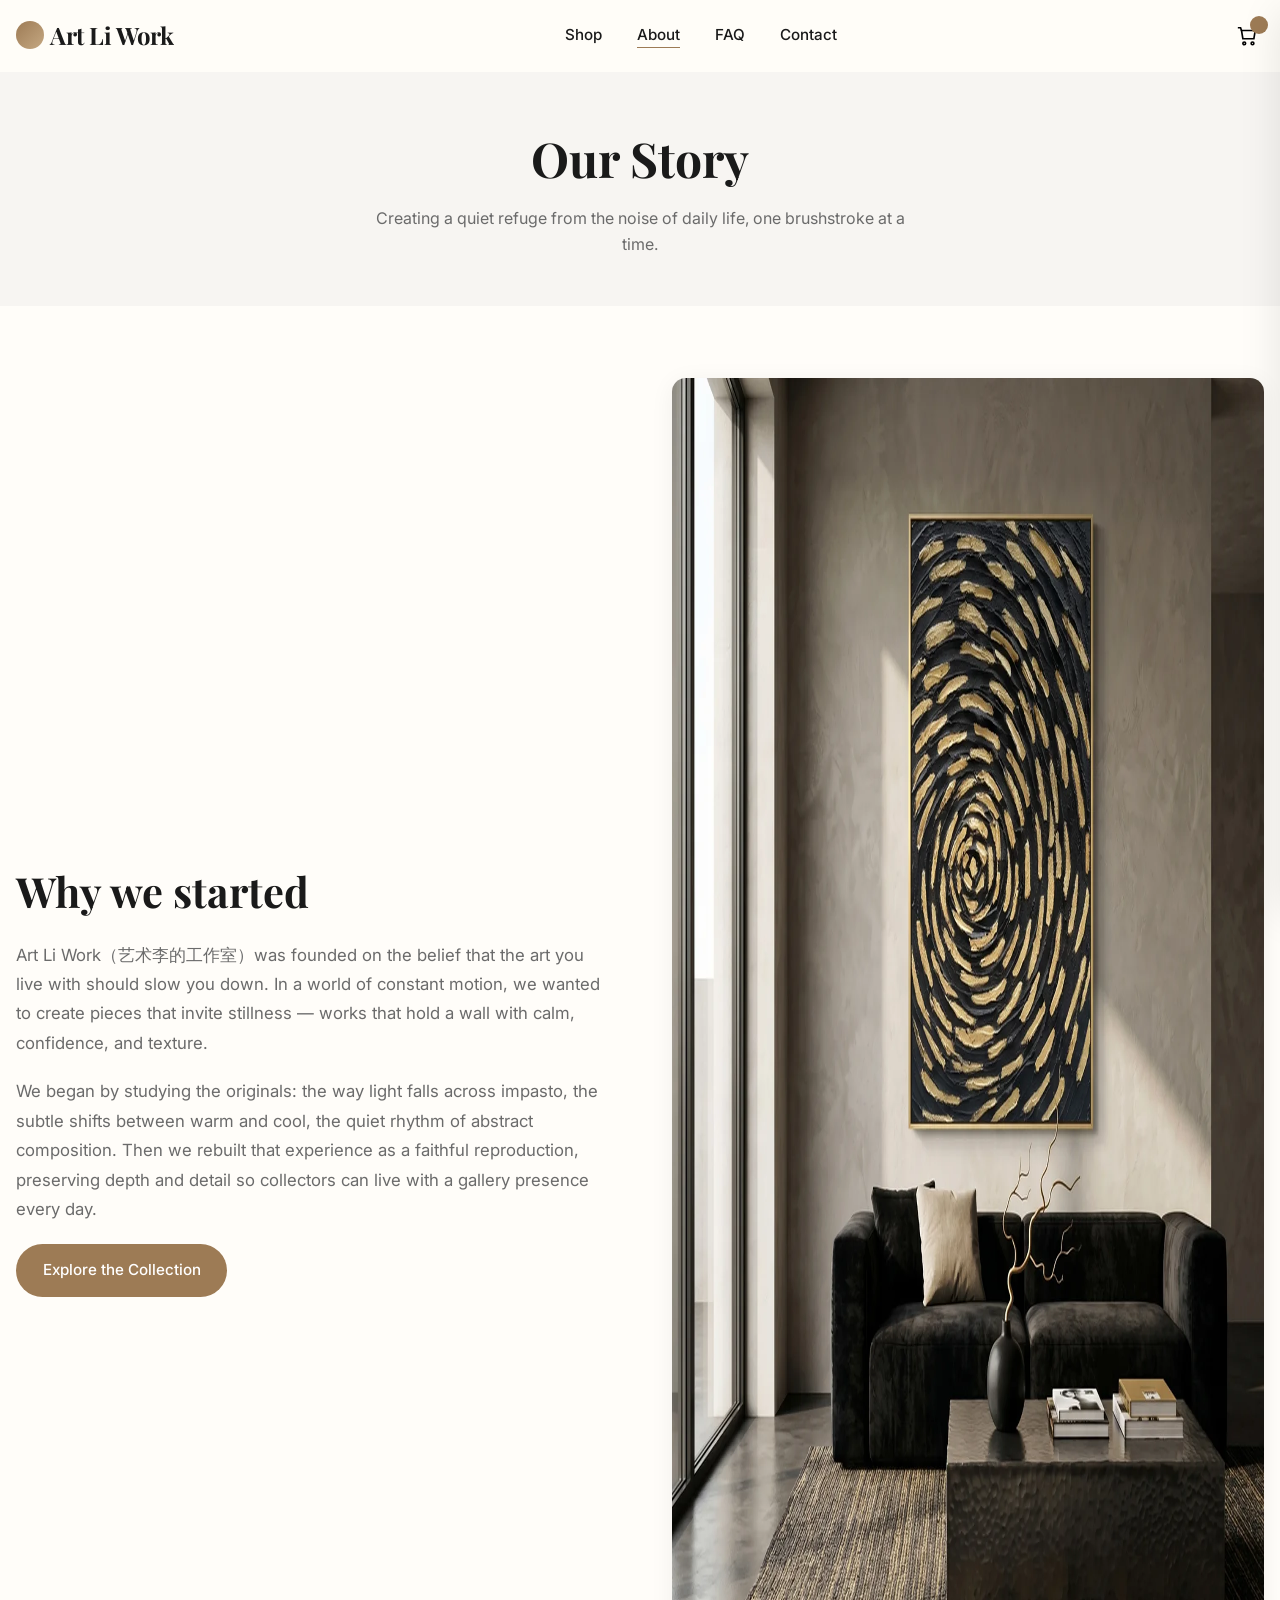
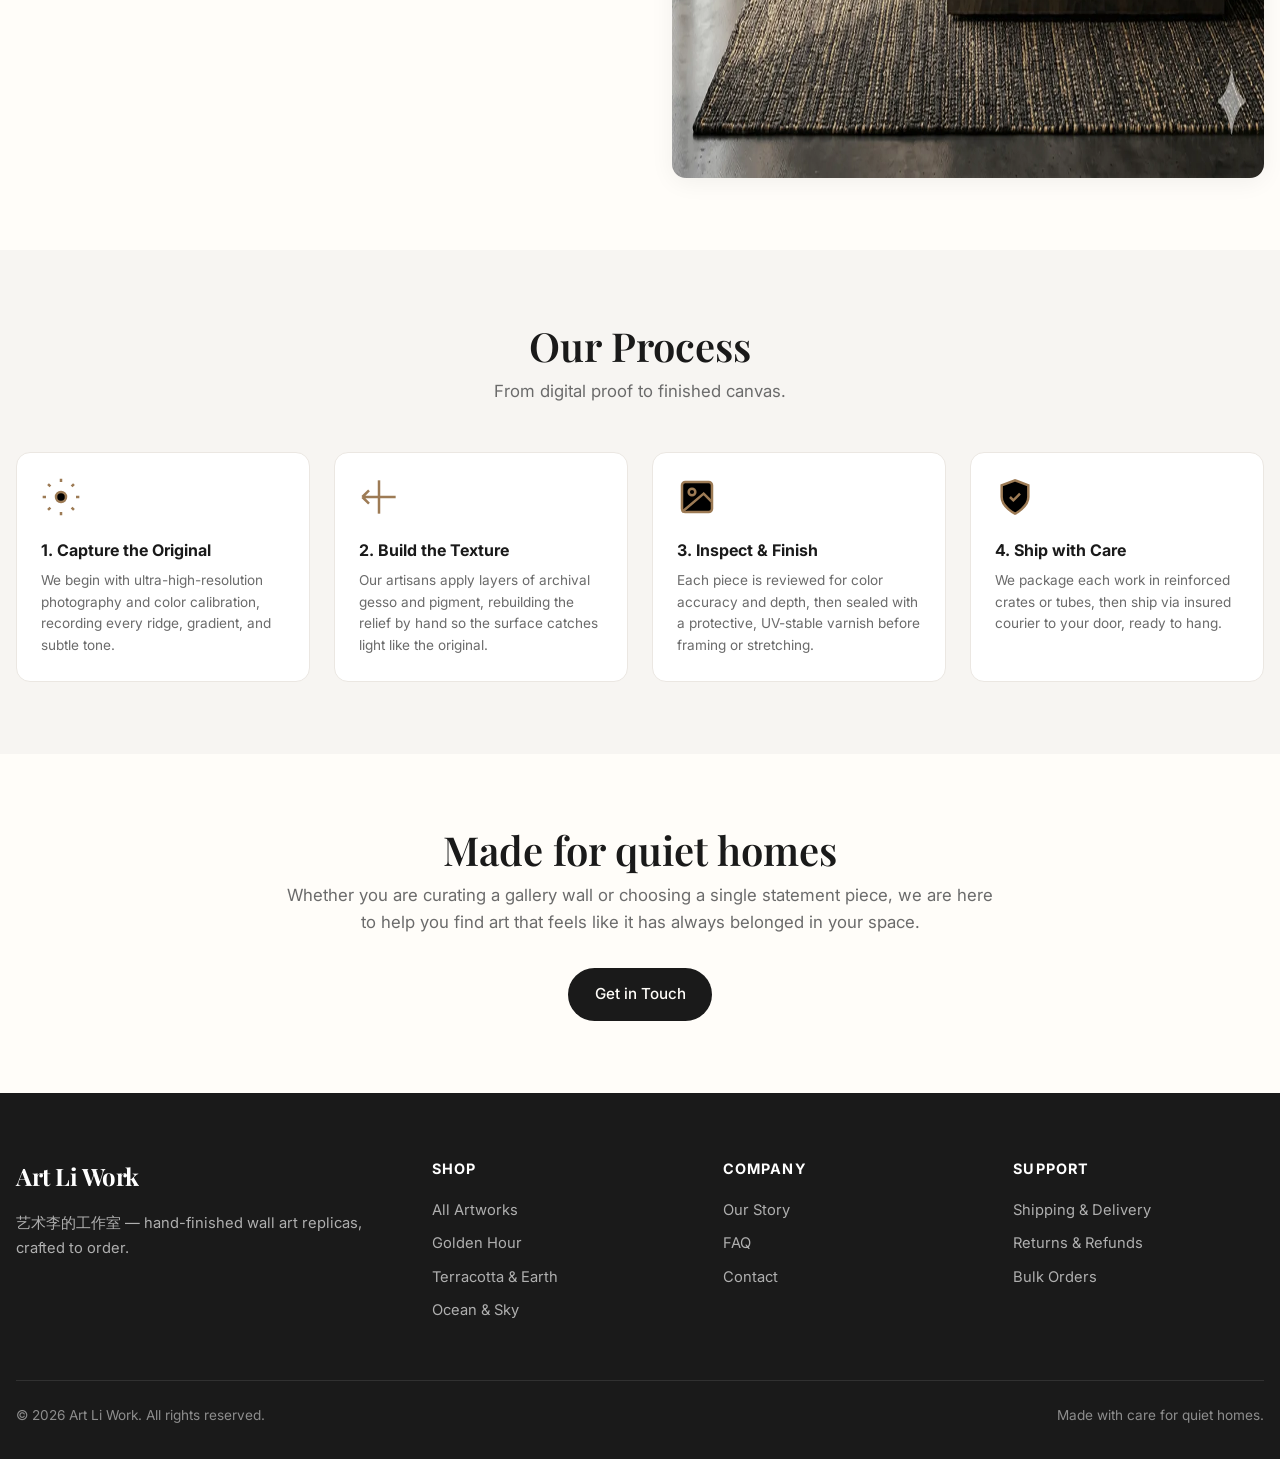
==== commit ca8bb178: "Fix copy: rewrite 31 descriptions, American spelling, drop empty categories, fix FAQ" ====
--- a/about.html
+++ b/about.html
@@ -69,7 +69,7 @@
           <div class="feature" style="text-align: left;">
             <svg class="feature-icon" style="margin: 0 0 0.8rem;" viewBox="0 0 24 24"><circle cx="12" cy="12" r="3"/><path d="M12 1v2M12 21v2M4.22 4.22l1.42 1.42M18.36 18.36l1.42 1.42M1 12h2M21 12h2M4.22 19.78l1.42-1.42M18.36 5.64l1.42-1.42"/></svg>
             <h3>1. Capture the Original</h3>
-            <p>We begin with ultra-high-resolution photography and colour calibration, recording every ridge, gradient, and subtle tone.</p>
+            <p>We begin with ultra-high-resolution photography and color calibration, recording every ridge, gradient, and subtle tone.</p>
           </div>
           <div class="feature" style="text-align: left;">
             <svg class="feature-icon" style="margin: 0 0 0.8rem;" viewBox="0 0 24 24"><path d="M2 12h20M2 12l4-4m-4 4l4 4"/><path d="M12 2v20"/></svg>
@@ -79,7 +79,7 @@
           <div class="feature" style="text-align: left;">
             <svg class="feature-icon" style="margin: 0 0 0.8rem;" viewBox="0 0 24 24"><rect x="3" y="3" width="18" height="18" rx="2"/><circle cx="9" cy="9" r="2"/><path d="M21 15l-5-5L3 21"/></svg>
             <h3>3. Inspect & Finish</h3>
-            <p>Each piece is reviewed for colour accuracy and depth, then sealed with a protective, UV-stable varnish before framing or stretching.</p>
+            <p>Each piece is reviewed for color accuracy and depth, then sealed with a protective, UV-stable varnish before framing or stretching.</p>
           </div>
           <div class="feature" style="text-align: left;">
             <svg class="feature-icon" style="margin: 0 0 0.8rem;" viewBox="0 0 24 24"><path d="M12 22s8-4 8-10V5l-8-3-8 3v7c0 6 8 10 8 10z"/><path d="M9 12l2 2 4-4"/></svg>
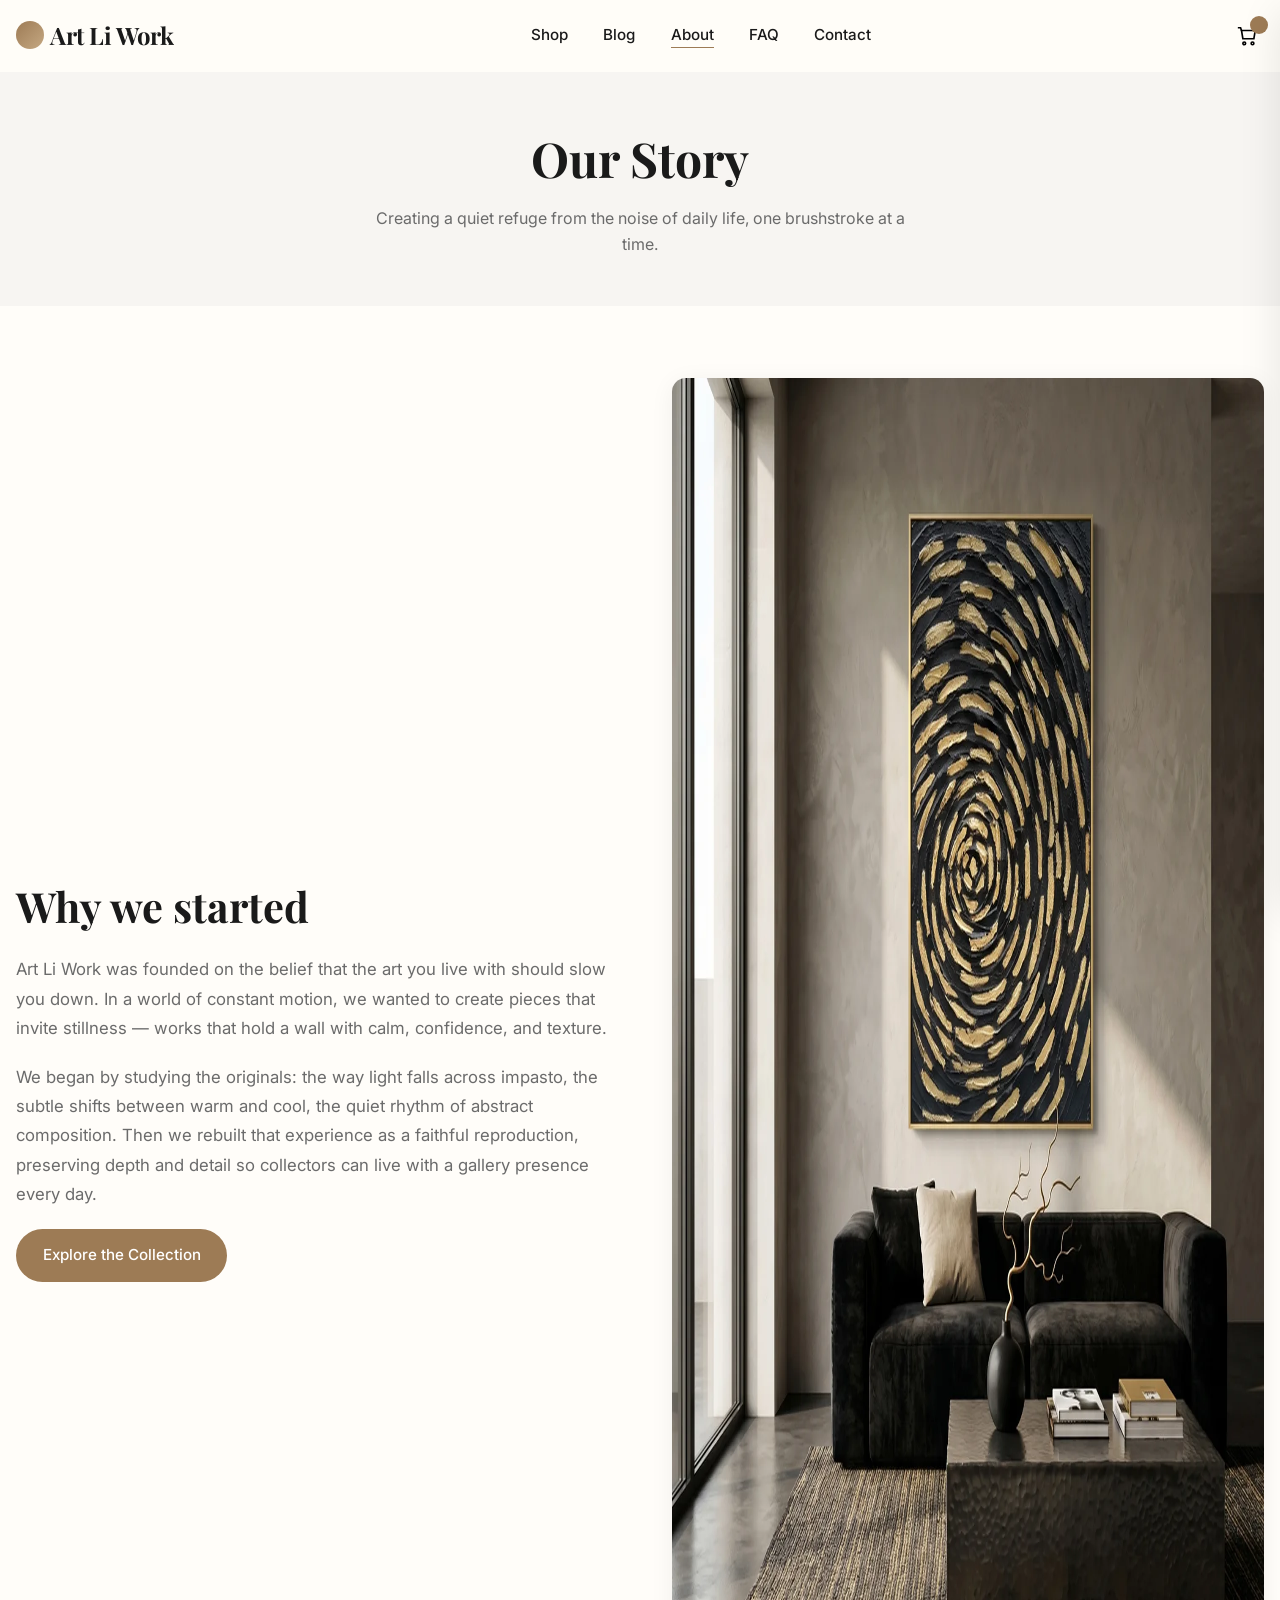
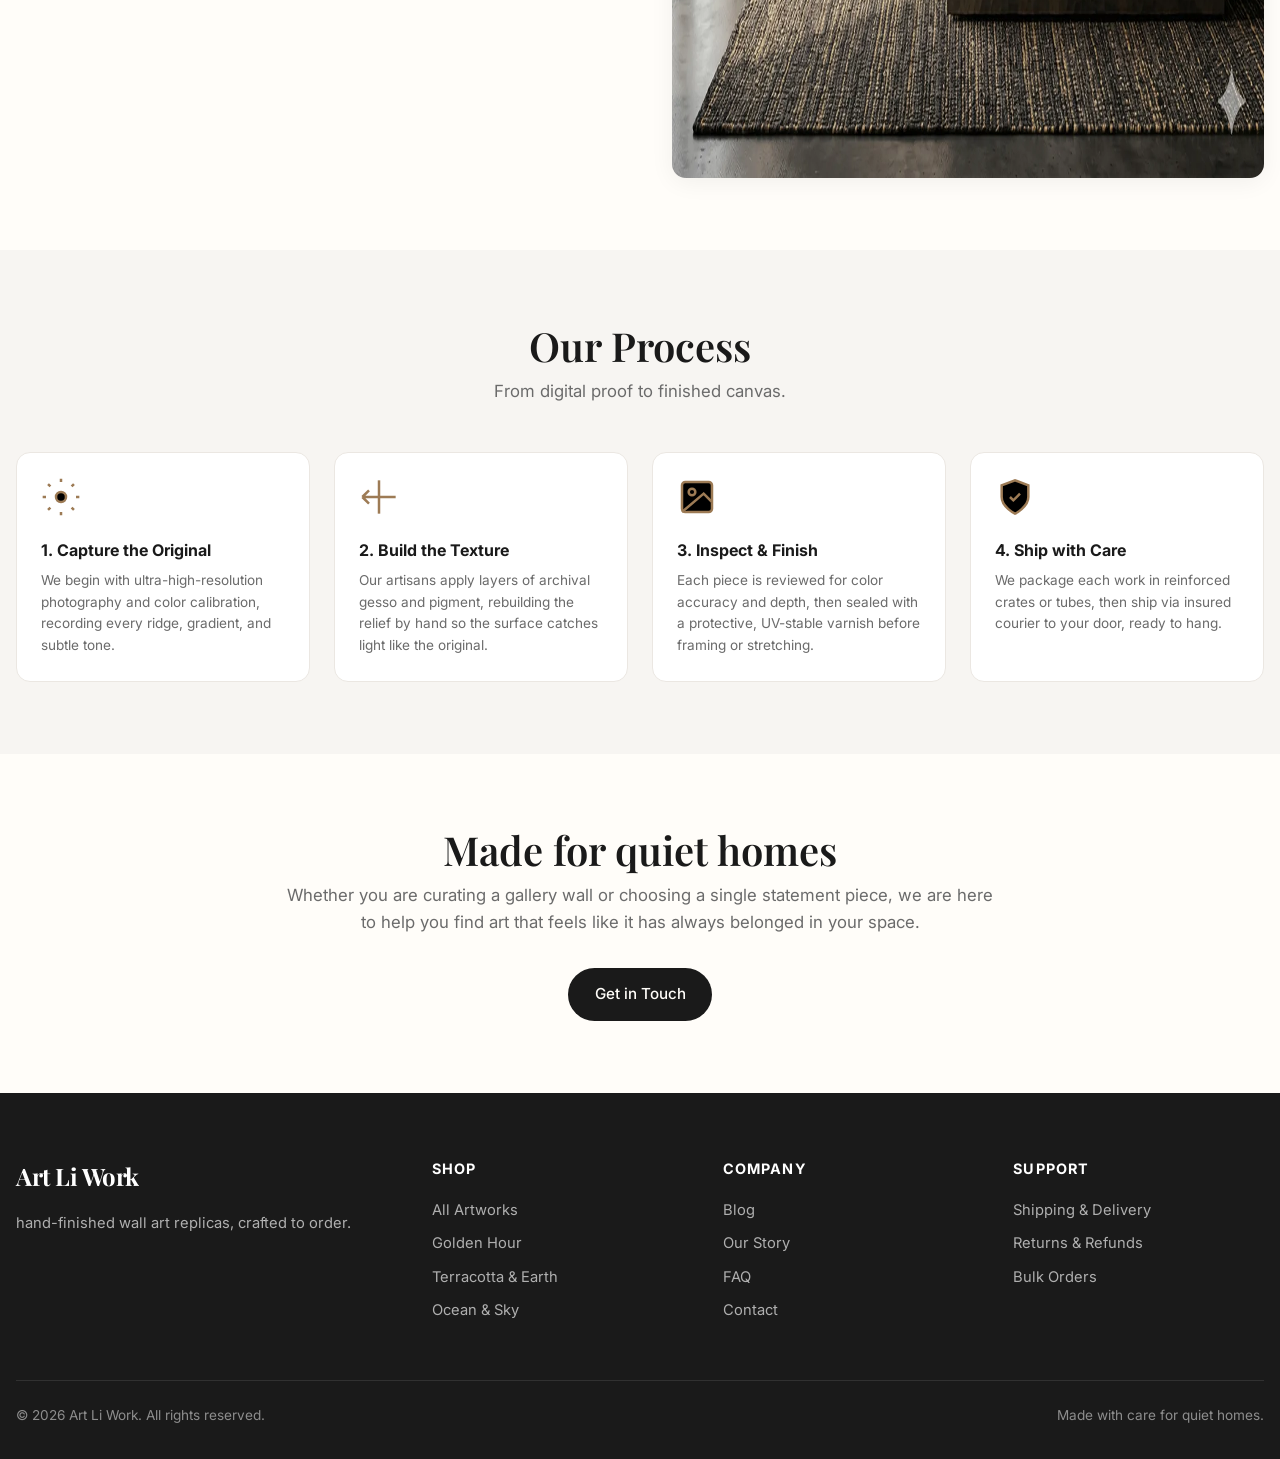
==== commit e5ee7c2c: "Add Blog/Journal pages, wire nav/footer links, remove all Chinese copy" ====
--- a/about.html
+++ b/about.html
@@ -20,6 +20,7 @@
       <nav>
         <ul class="nav-links">
           <li><a href="shop.html">Shop</a></li>
+          <li><a href="blog.html">Blog</a></li>
           <li><a href="about.html" class="active">About</a></li>
           <li><a href="faq.html">FAQ</a></li>
           <li><a href="contact.html">Contact</a></li>
@@ -49,7 +50,7 @@
       <div class="container story-grid">
         <div class="story-text">
           <h2>Why we started</h2>
-          <p>Art Li Work（艺术李的工作室）was founded on the belief that the art you live with should slow you down. In a world of constant motion, we wanted to create pieces that invite stillness — works that hold a wall with calm, confidence, and texture.</p>
+          <p>Art Li Work was founded on the belief that the art you live with should slow you down. In a world of constant motion, we wanted to create pieces that invite stillness — works that hold a wall with calm, confidence, and texture.</p>
           <p>We began by studying the originals: the way light falls across impasto, the subtle shifts between warm and cool, the quiet rhythm of abstract composition. Then we rebuilt that experience as a faithful reproduction, preserving depth and detail so collectors can live with a gallery presence every day.</p>
           <a href="shop.html" class="btn btn-secondary">Explore the Collection</a>
         </div>
@@ -109,7 +110,7 @@
             <span class="logo-mark" aria-hidden="true"></span>
             Art Li Work
           </a>
-          <p>艺术李的工作室 — hand-finished wall art replicas, crafted to order.</p>
+          <p>hand-finished wall art replicas, crafted to order.</p>
         </div>
         <div>
           <h4>Shop</h4>
@@ -120,6 +121,7 @@
         </div>
         <div>
           <h4>Company</h4>
+          <a href="blog.html">Blog</a>
           <a href="about.html">Our Story</a>
           <a href="faq.html">FAQ</a>
           <a href="contact.html">Contact</a>
--- a/css/style.css
+++ b/css/style.css
@@ -397,6 +397,33 @@
   .pd-grid { gap: 2rem; }
 }
 
+/* ===== Blog / Journal ===== */
+.post-grid { display: grid; grid-template-columns: repeat(auto-fill, minmax(320px, 1fr)); gap: 2rem; padding: 2rem 0 4rem; }
+.post-card { background: #fff; border-radius: var(--radius); overflow: hidden; box-shadow: var(--shadow); transition: transform .25s ease, box-shadow .25s ease; display: flex; flex-direction: column; }
+.post-card:hover { transform: translateY(-4px); box-shadow: var(--shadow-lg); }
+.post-card .card-image { display: block; overflow: hidden; aspect-ratio: 4 / 3; }
+.post-card .card-image img { width: 100%; height: 100%; object-fit: cover; transition: transform .4s ease; }
+.post-card:hover .card-image img { transform: scale(1.05); }
+.post-body { padding: 1.3rem 1.4rem 1.6rem; display: flex; flex-direction: column; gap: .5rem; flex: 1; }
+.post-meta { font-size: .74rem; color: var(--text-muted); text-transform: uppercase; letter-spacing: .06em; }
+.post-title { font-family: var(--font-heading); font-size: 1.25rem; line-height: 1.3; }
+.post-excerpt { color: var(--text-muted); font-size: .92rem; line-height: 1.6; flex: 1; }
+.post-more { margin-top: .3rem; font-size: .85rem; color: var(--accent); font-weight: 600; }
+
+/* Article view */
+.article { max-width: 760px; margin: 0 auto; padding: 2rem 0 4rem; }
+.article-back { display: inline-block; margin-bottom: 1.5rem; font-size: .85rem; color: var(--text-muted); }
+.article-cover { border-radius: var(--radius); overflow: hidden; margin: 1.5rem 0 2rem; box-shadow: var(--shadow); }
+.article-cover img { width: 100%; height: auto; display: block; }
+.article-meta { font-size: .8rem; color: var(--text-muted); text-transform: uppercase; letter-spacing: .06em; }
+.article h1 { font-family: var(--font-heading); font-size: clamp(1.8rem, 4vw, 2.6rem); line-height: 1.2; margin: .6rem 0 1.4rem; }
+.article-body { color: var(--text); line-height: 1.8; font-size: 1.05rem; }
+.article-body h2 { font-family: var(--font-heading); font-size: 1.4rem; margin: 2rem 0 .8rem; }
+.article-body p { margin-bottom: 1.1rem; color: var(--text-muted); }
+.article-body ul { margin: 0 0 1.2rem 1.2rem; color: var(--text-muted); }
+.article-body li { margin-bottom: .5rem; }
+.article-cta { margin-top: 2.5rem; padding: 2rem; background: var(--bg-2); border-radius: var(--radius); text-align: center; }
+
 @media (max-width: 768px) {
   :root { --header-h: 64px; }
   .nav-links {
@@ -408,6 +435,7 @@
   .hero-grid { grid-template-columns: 1fr; }
   .hero-image { order: -1; }
   .product-grid { grid-template-columns: repeat(2, 1fr); gap: 1rem; }
+  .post-grid { grid-template-columns: repeat(2, 1fr); gap: 1rem; }
   .category-grid { grid-template-columns: repeat(2, 1fr); }
   .features-grid { grid-template-columns: 1fr; }
   .story-grid, .contact-grid, .shop-layout { grid-template-columns: 1fr; }
@@ -420,6 +448,7 @@
 
 @media (max-width: 480px) {
   .product-grid { grid-template-columns: 1fr; }
+  .post-grid { grid-template-columns: 1fr; }
   .category-grid { grid-template-columns: 1fr 1fr; }
   .footer-grid { grid-template-columns: 1fr; }
   .hero-actions { flex-direction: column; }
